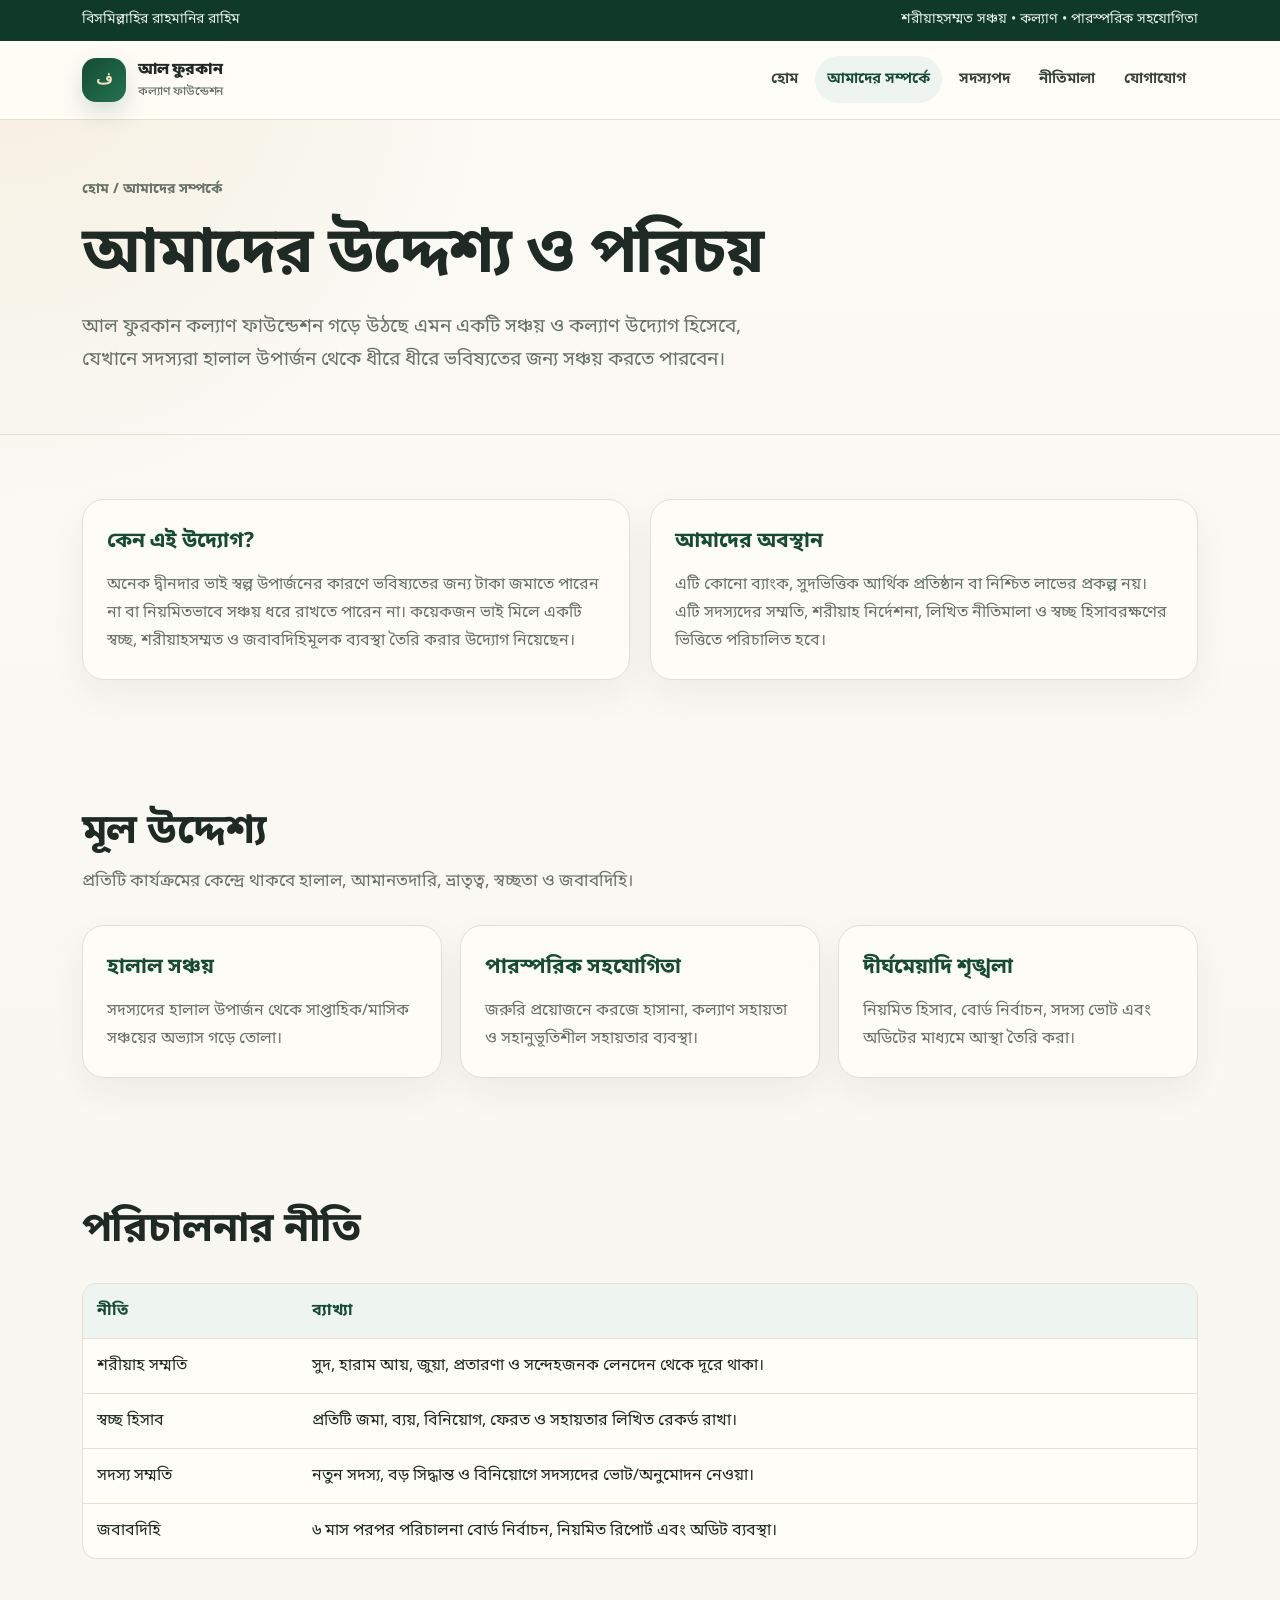
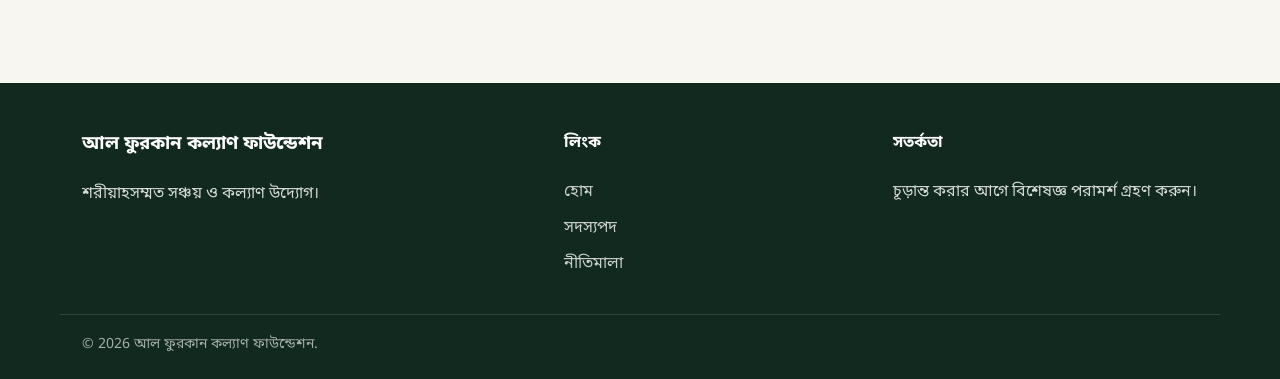
==== about.html @ 81c97c8d "first release" ====
<!doctype html>
<html lang="bn">
<head>
  <meta charset="utf-8"><meta name="viewport" content="width=device-width, initial-scale=1">
  <title>আমাদের সম্পর্কে | আল ফুরকান কল্যাণ ফাউন্ডেশন</title>
  <meta name="description" content="আল ফুরকান কল্যাণ ফাউন্ডেশনের উদ্দেশ্য, দৃষ্টিভঙ্গি ও কার্যক্রম।">
  <link rel="preconnect" href="https://fonts.googleapis.com"><link rel="preconnect" href="https://fonts.gstatic.com" crossorigin>
  <link href="https://fonts.googleapis.com/css2?family=Hind+Siliguri:wght@400;500;600;700;800&family=Noto+Sans+Bengali:wght@400;500;600;700;800&display=swap" rel="stylesheet">
  <link rel="stylesheet" href="assets/css/style.css">
</head>
<body>
<div class="topbar"><div class="container"><span>বিসমিল্লাহির রাহমানির রাহিম</span><span>শরীয়াহসম্মত সঞ্চয় • কল্যাণ • পারস্পরিক সহযোগিতা</span></div></div>
<header class="navbar"><div class="container nav-wrap"><a class="logo" href="index.html"><span class="logo-mark">ف</span><span>আল ফুরকান<small>কল্যাণ ফাউন্ডেশন</small></span></a><button class="menu-btn" aria-label="Menu">☰</button><nav class="nav-links"><a href="index.html">হোম</a><a class="active" href="about.html">আমাদের সম্পর্কে</a><a href="membership.html">সদস্যপদ</a><a href="policies.html">নীতিমালা</a><a href="contact.html">যোগাযোগ</a></nav></div></header>

<main>
  <section class="page-hero"><div class="container"><div class="breadcrumb">হোম / আমাদের সম্পর্কে</div><h1>আমাদের উদ্দেশ্য ও পরিচয়</h1><p>আল ফুরকান কল্যাণ ফাউন্ডেশন গড়ে উঠছে এমন একটি সঞ্চয় ও কল্যাণ উদ্যোগ হিসেবে, যেখানে সদস্যরা হালাল উপার্জন থেকে ধীরে ধীরে ভবিষ্যতের জন্য সঞ্চয় করতে পারবেন।</p></div></section>

  <section class="section"><div class="container grid-2">
    <article class="card"><h3>কেন এই উদ্যোগ?</h3><p>অনেক দ্বীনদার ভাই স্বল্প উপার্জনের কারণে ভবিষ্যতের জন্য টাকা জমাতে পারেন না বা নিয়মিতভাবে সঞ্চয় ধরে রাখতে পারেন না। কয়েকজন ভাই মিলে একটি স্বচ্ছ, শরীয়াহসম্মত ও জবাবদিহিমূলক ব্যবস্থা তৈরি করার উদ্যোগ নিয়েছেন।</p></article>
    <article class="card"><h3>আমাদের অবস্থান</h3><p>এটি কোনো ব্যাংক, সুদভিত্তিক আর্থিক প্রতিষ্ঠান বা নিশ্চিত লাভের প্রকল্প নয়। এটি সদস্যদের সম্মতি, শরীয়াহ নির্দেশনা, লিখিত নীতিমালা ও স্বচ্ছ হিসাবরক্ষণের ভিত্তিতে পরিচালিত হবে।</p></article>
  </div></section>

  <section class="section"><div class="container">
    <div class="section-title"><h2>মূল উদ্দেশ্য</h2><p>প্রতিটি কার্যক্রমের কেন্দ্রে থাকবে হালাল, আমানতদারি, ভ্রাতৃত্ব, স্বচ্ছতা ও জবাবদিহি।</p></div>
    <div class="grid-3">
      <div class="card"><h3>হালাল সঞ্চয়</h3><p>সদস্যদের হালাল উপার্জন থেকে সাপ্তাহিক/মাসিক সঞ্চয়ের অভ্যাস গড়ে তোলা।</p></div>
      <div class="card"><h3>পারস্পরিক সহযোগিতা</h3><p>জরুরি প্রয়োজনে করজে হাসানা, কল্যাণ সহায়তা ও সহানুভূতিশীল সহায়তার ব্যবস্থা।</p></div>
      <div class="card"><h3>দীর্ঘমেয়াদি শৃঙ্খলা</h3><p>নিয়মিত হিসাব, বোর্ড নির্বাচন, সদস্য ভোট এবং অডিটের মাধ্যমে আস্থা তৈরি করা।</p></div>
    </div>
  </div></section>

  <section class="section"><div class="container">
    <div class="section-title"><h2>পরিচালনার নীতি</h2></div>
    <div class="table-wrap"><table><thead><tr><th>নীতি</th><th>ব্যাখ্যা</th></tr></thead><tbody>
      <tr><td>শরীয়াহ সম্মতি</td><td>সুদ, হারাম আয়, জুয়া, প্রতারণা ও সন্দেহজনক লেনদেন থেকে দূরে থাকা।</td></tr>
      <tr><td>স্বচ্ছ হিসাব</td><td>প্রতিটি জমা, ব্যয়, বিনিয়োগ, ফেরত ও সহায়তার লিখিত রেকর্ড রাখা।</td></tr>
      <tr><td>সদস্য সম্মতি</td><td>নতুন সদস্য, বড় সিদ্ধান্ত ও বিনিয়োগে সদস্যদের ভোট/অনুমোদন নেওয়া।</td></tr>
      <tr><td>জবাবদিহি</td><td>৬ মাস পরপর পরিচালনা বোর্ড নির্বাচন, নিয়মিত রিপোর্ট এবং অডিট ব্যবস্থা।</td></tr>
    </tbody></table></div>
  </div></section>
</main>

<footer class="footer"><div class="container footer-grid"><div><h3>আল ফুরকান কল্যাণ ফাউন্ডেশন</h3><p>শরীয়াহসম্মত সঞ্চয় ও কল্যাণ উদ্যোগ।</p></div><div><h4>লিংক</h4><a href="index.html">হোম</a><a href="membership.html">সদস্যপদ</a><a href="policies.html">নীতিমালা</a></div><div><h4>সতর্কতা</h4><p>চূড়ান্ত করার আগে বিশেষজ্ঞ পরামর্শ গ্রহণ করুন।</p></div></div><div class="container footer-bottom">© <span data-year></span> আল ফুরকান কল্যাণ ফাউন্ডেশন.</div></footer>
<script src="assets/js/main.js"></script>
</body></html>
---- assets/css/style.css ----
:root {
  --bg: #f7f5ef;
  --paper: #fffdf8;
  --ink: #1f2a24;
  --muted: #677268;
  --green: #164b35;
  --green-2: #0f3a29;
  --gold: #c99a39;
  --gold-soft: #f0dfb8;
  --line: #e6dfcf;
  --shadow: 0 20px 55px rgba(31, 42, 36, 0.10);
  --radius: 22px;
  --radius-sm: 14px;
  --max: 1160px;
}

* { box-sizing: border-box; }
html { scroll-behavior: smooth; }
body {
  margin: 0;
  font-family: "Noto Sans Bengali", "Hind Siliguri", "SolaimanLipi", Arial, sans-serif;
  color: var(--ink);
  background:
    radial-gradient(circle at top left, rgba(201, 154, 57, 0.12), transparent 32rem),
    linear-gradient(180deg, #fbfaf5 0%, var(--bg) 100%);
  line-height: 1.75;
}

a { color: inherit; text-decoration: none; }
img { max-width: 100%; display: block; }

.container { max-width: var(--max); margin: 0 auto; padding: 0 22px; }

.topbar {
  background: var(--green-2);
  color: rgba(255,255,255,.9);
  font-size: 14px;
  padding: 8px 0;
}
.topbar .container { display: flex; justify-content: space-between; gap: 16px; flex-wrap: wrap; }

.navbar {
  position: sticky;
  top: 0;
  z-index: 100;
  background: rgba(255, 253, 248, 0.92);
  backdrop-filter: blur(14px);
  border-bottom: 1px solid var(--line);
}
.nav-wrap { min-height: 78px; display: flex; align-items: center; justify-content: space-between; gap: 18px; }
.logo { display: flex; align-items: center; gap: 12px; font-weight: 800; letter-spacing: -.2px; }
.logo-mark {
  width: 44px; height: 44px; border-radius: 14px;
  background: linear-gradient(135deg, var(--green), #22734f);
  color: var(--gold-soft); display: grid; place-items: center;
  box-shadow: 0 10px 24px rgba(22,75,53,.18);
  font-weight: 900;
}
.logo span small { display: block; font-weight: 500; color: var(--muted); font-size: 12px; margin-top: -2px; }
.nav-links { display: flex; align-items: center; gap: 5px; }
.nav-links a { padding: 10px 12px; border-radius: 999px; color: #37443c; font-weight: 650; font-size: 15px; }
.nav-links a:hover, .nav-links a.active { background: #eef4ef; color: var(--green); }
.menu-btn { display: none; border: 1px solid var(--line); background: var(--paper); padding: 9px 12px; border-radius: 12px; font-size: 22px; }

.btn {
  display: inline-flex; align-items: center; justify-content: center; gap: 8px;
  border-radius: 999px; padding: 12px 20px; font-weight: 800;
  border: 1px solid transparent; cursor: pointer; transition: .2s ease;
}
.btn-primary { background: var(--green); color: white; box-shadow: 0 12px 24px rgba(22,75,53,.2); }
.btn-primary:hover { transform: translateY(-1px); background: var(--green-2); }
.btn-outline { border-color: rgba(22,75,53,.22); color: var(--green); background: rgba(255,255,255,.65); }
.btn-outline:hover { background: #eef4ef; }
.btn-gold { background: var(--gold-soft); color: #5a4318; border-color: #e0c783; }

.hero { padding: 78px 0 60px; }
.hero-grid { display: grid; grid-template-columns: 1.15fr .85fr; gap: 38px; align-items: center; }
.badge { display: inline-flex; align-items: center; gap: 8px; border: 1px solid var(--line); background: rgba(255,255,255,.68); color: var(--green); border-radius: 999px; padding: 7px 13px; font-weight: 800; font-size: 14px; }
.hero h1, .page-hero h1 { font-size: clamp(38px, 5vw, 66px); line-height: 1.12; margin: 18px 0; letter-spacing: -1.4px; }
.hero p.lead, .page-hero p { font-size: 19px; color: var(--muted); max-width: 700px; }
.hero-actions { display: flex; gap: 12px; flex-wrap: wrap; margin-top: 28px; }

.hero-card {
  background: var(--paper);
  border: 1px solid var(--line);
  border-radius: 32px;
  padding: 26px;
  box-shadow: var(--shadow);
  position: relative;
  overflow: hidden;
}
.hero-card:before { content:""; position:absolute; inset:0 0 auto auto; width:180px; height:180px; background: radial-gradient(circle, rgba(201,154,57,.24), transparent 65%); }
.stat { display: grid; grid-template-columns: 54px 1fr; gap: 14px; padding: 18px 0; border-bottom: 1px solid var(--line); position: relative; }
.stat:last-child { border-bottom: 0; }
.icon { width: 54px; height: 54px; display:grid; place-items:center; border-radius: 18px; background:#eef4ef; color:var(--green); font-size: 24px; }
.stat h3 { margin:0; font-size: 20px; }
.stat p { margin:3px 0 0; color: var(--muted); font-size: 15px; }

.section { padding: 64px 0; }
.section-title { max-width: 790px; margin-bottom: 28px; }
.section-title h2 { margin:0 0 10px; font-size: clamp(28px, 3.2vw, 42px); line-height:1.2; letter-spacing:-.6px; }
.section-title p { margin:0; color: var(--muted); font-size: 17px; }

.grid-3 { display:grid; grid-template-columns: repeat(3,1fr); gap: 18px; }
.grid-2 { display:grid; grid-template-columns: repeat(2,1fr); gap: 20px; }
.card {
  background: rgba(255,253,248,.9);
  border: 1px solid var(--line);
  border-radius: var(--radius);
  padding: 24px;
  box-shadow: 0 14px 35px rgba(31,42,36,.06);
}
.card h3 { margin: 0 0 10px; font-size: 21px; color: var(--green); }
.card p { color: var(--muted); margin: 0; }
.card ul { margin: 12px 0 0; padding-left: 22px; color: var(--muted); }
.card li { margin: 6px 0; }

.strip {
  background: linear-gradient(135deg, var(--green), #1f6a4a);
  color: white;
  border-radius: 32px;
  padding: 34px;
  display: grid;
  grid-template-columns: 1.35fr .65fr;
  gap: 24px;
  align-items: center;
  box-shadow: var(--shadow);
}
.strip p { color: rgba(255,255,255,.82); margin: 5px 0 0; }
.strip h2 { margin: 0; font-size: 30px; }
.strip .btn { background: white; color: var(--green); }

.page-hero { padding: 58px 0 38px; border-bottom: 1px solid var(--line); }
.breadcrumb { color: var(--muted); font-weight: 700; font-size: 14px; }

.toc {
  background: var(--paper);
  border: 1px solid var(--line);
  border-radius: var(--radius);
  padding: 22px;
  box-shadow: 0 12px 28px rgba(31,42,36,.05);
}
.toc h3 { margin-top:0; color:var(--green); }
.toc ol { margin:0; padding-left:22px; columns: 2; }
.toc li { margin: 7px 0; break-inside: avoid; }

.table-wrap { overflow-x: auto; border:1px solid var(--line); border-radius: var(--radius-sm); background: var(--paper); }
table { border-collapse: collapse; width: 100%; min-width: 680px; }
th, td { padding: 13px 14px; text-align: left; border-bottom: 1px solid var(--line); vertical-align: top; }
th { background: #eef4ef; color: var(--green); }
tr:last-child td { border-bottom:0; }

.notice {
  border-left: 5px solid var(--gold);
  background: #fff9ea;
  border-radius: 14px;
  padding: 16px 18px;
  color: #59451a;
}

.form-box { background: var(--paper); border:1px solid var(--line); border-radius: var(--radius); padding: 24px; }
.form-grid { display:grid; grid-template-columns: repeat(2,1fr); gap: 14px; }
label { font-weight: 800; color: var(--green); font-size: 14px; }
input, textarea, select {
  width:100%; border:1px solid var(--line); border-radius: 14px; padding: 13px 14px; font: inherit; background:white; color: var(--ink);
}
textarea { min-height: 120px; resize: vertical; }
.full { grid-column: 1 / -1; }

.footer { background: #11291e; color: rgba(255,255,255,.82); padding: 46px 0 22px; margin-top: 60px; }
.footer-grid { display:grid; grid-template-columns: 1.2fr .8fr .8fr; gap: 24px; }
.footer h3, .footer h4 { color: white; margin-top:0; }
.footer a { display:block; color: rgba(255,255,255,.78); margin: 8px 0; }
.footer-bottom { border-top:1px solid rgba(255,255,255,.12); margin-top: 28px; padding-top: 18px; font-size: 14px; color: rgba(255,255,255,.62); }

@media (max-width: 850px) {
  .menu-btn { display: inline-flex; }
  .nav-links { display:none; position:absolute; top:78px; left:0; right:0; background: var(--paper); border-bottom:1px solid var(--line); padding: 12px 22px 18px; flex-direction:column; align-items: stretch; }
  .nav-links.open { display:flex; }
  .nav-links a { border-radius: 12px; }
  .hero-grid, .grid-3, .grid-2, .strip, .footer-grid { grid-template-columns: 1fr; }
  .hero { padding-top: 46px; }
  .toc ol { columns: 1; }
  .form-grid { grid-template-columns: 1fr; }
}

@media print {
  .topbar, .navbar, .hero-actions, .footer, .btn { display:none !important; }
  body { background:white; color:#111; }
  .card, .hero-card, .toc, .form-box { box-shadow:none; }
  .section { padding: 24px 0; }
}
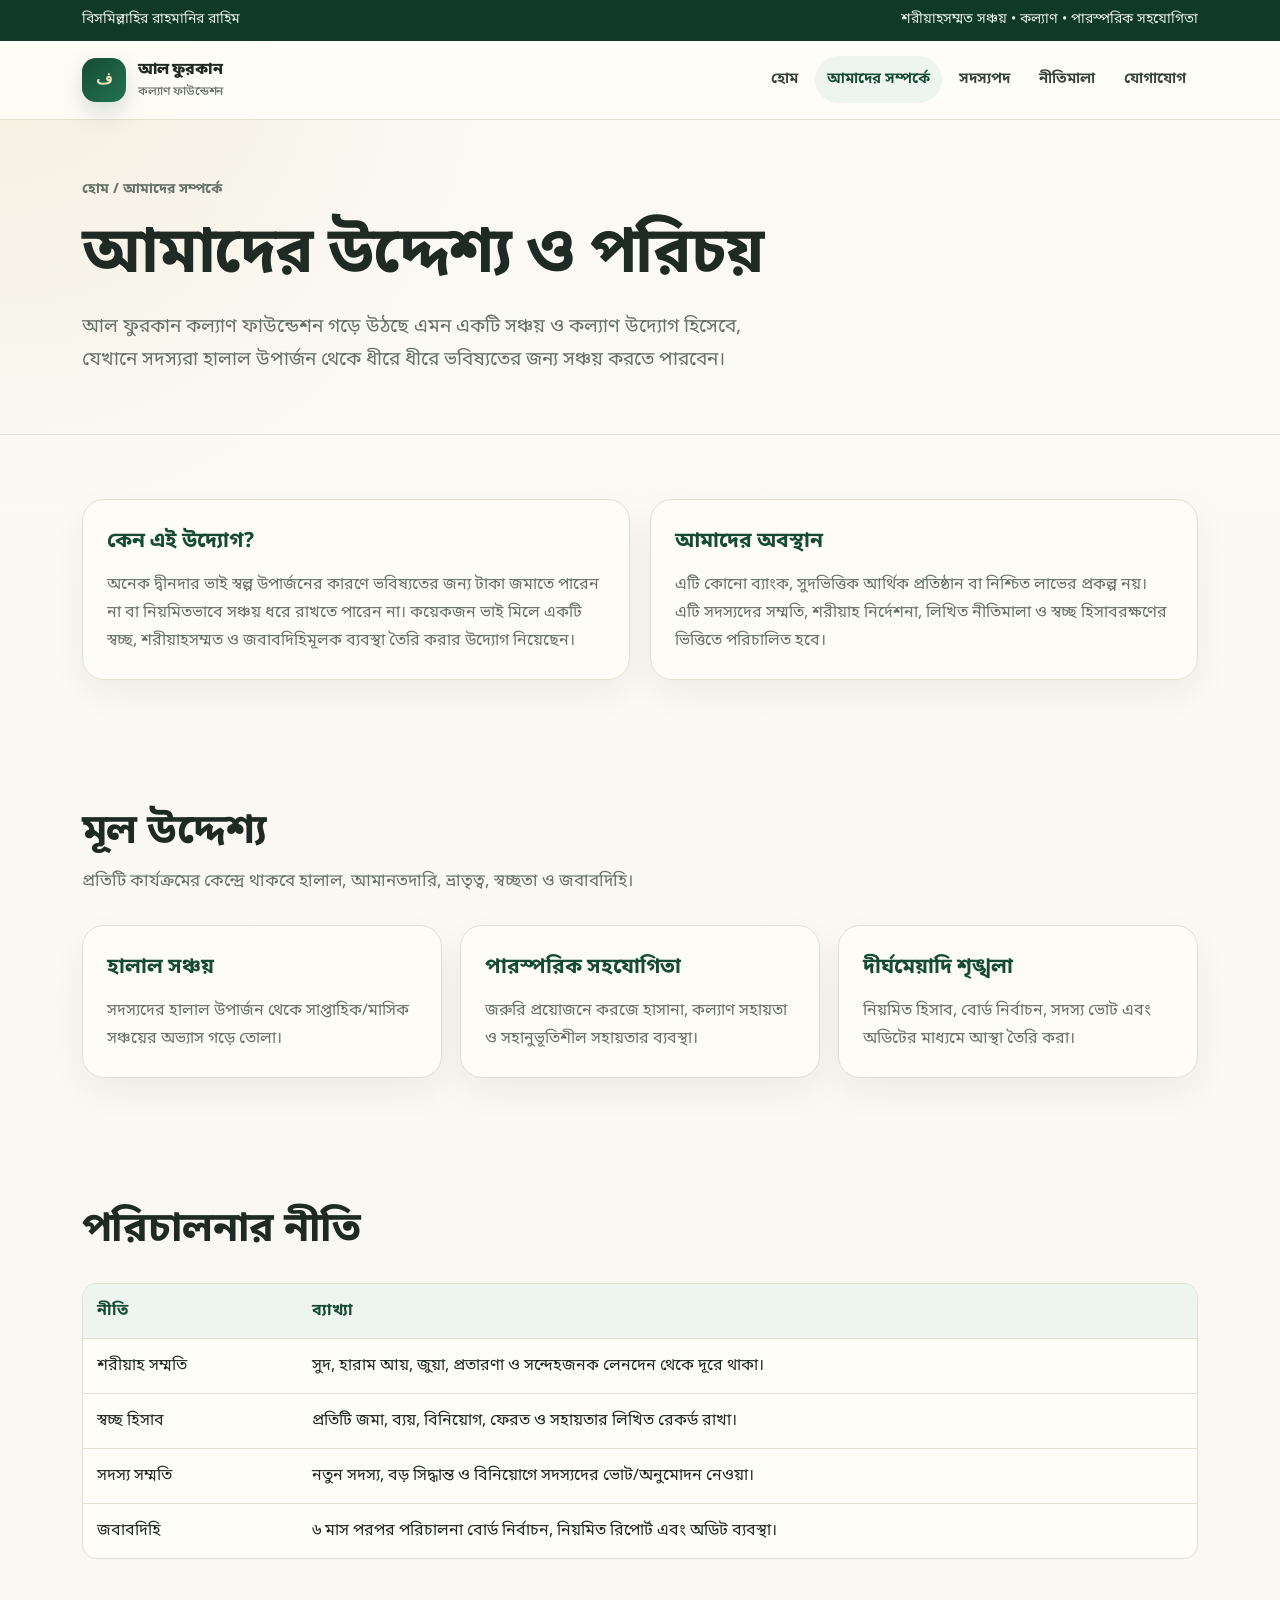
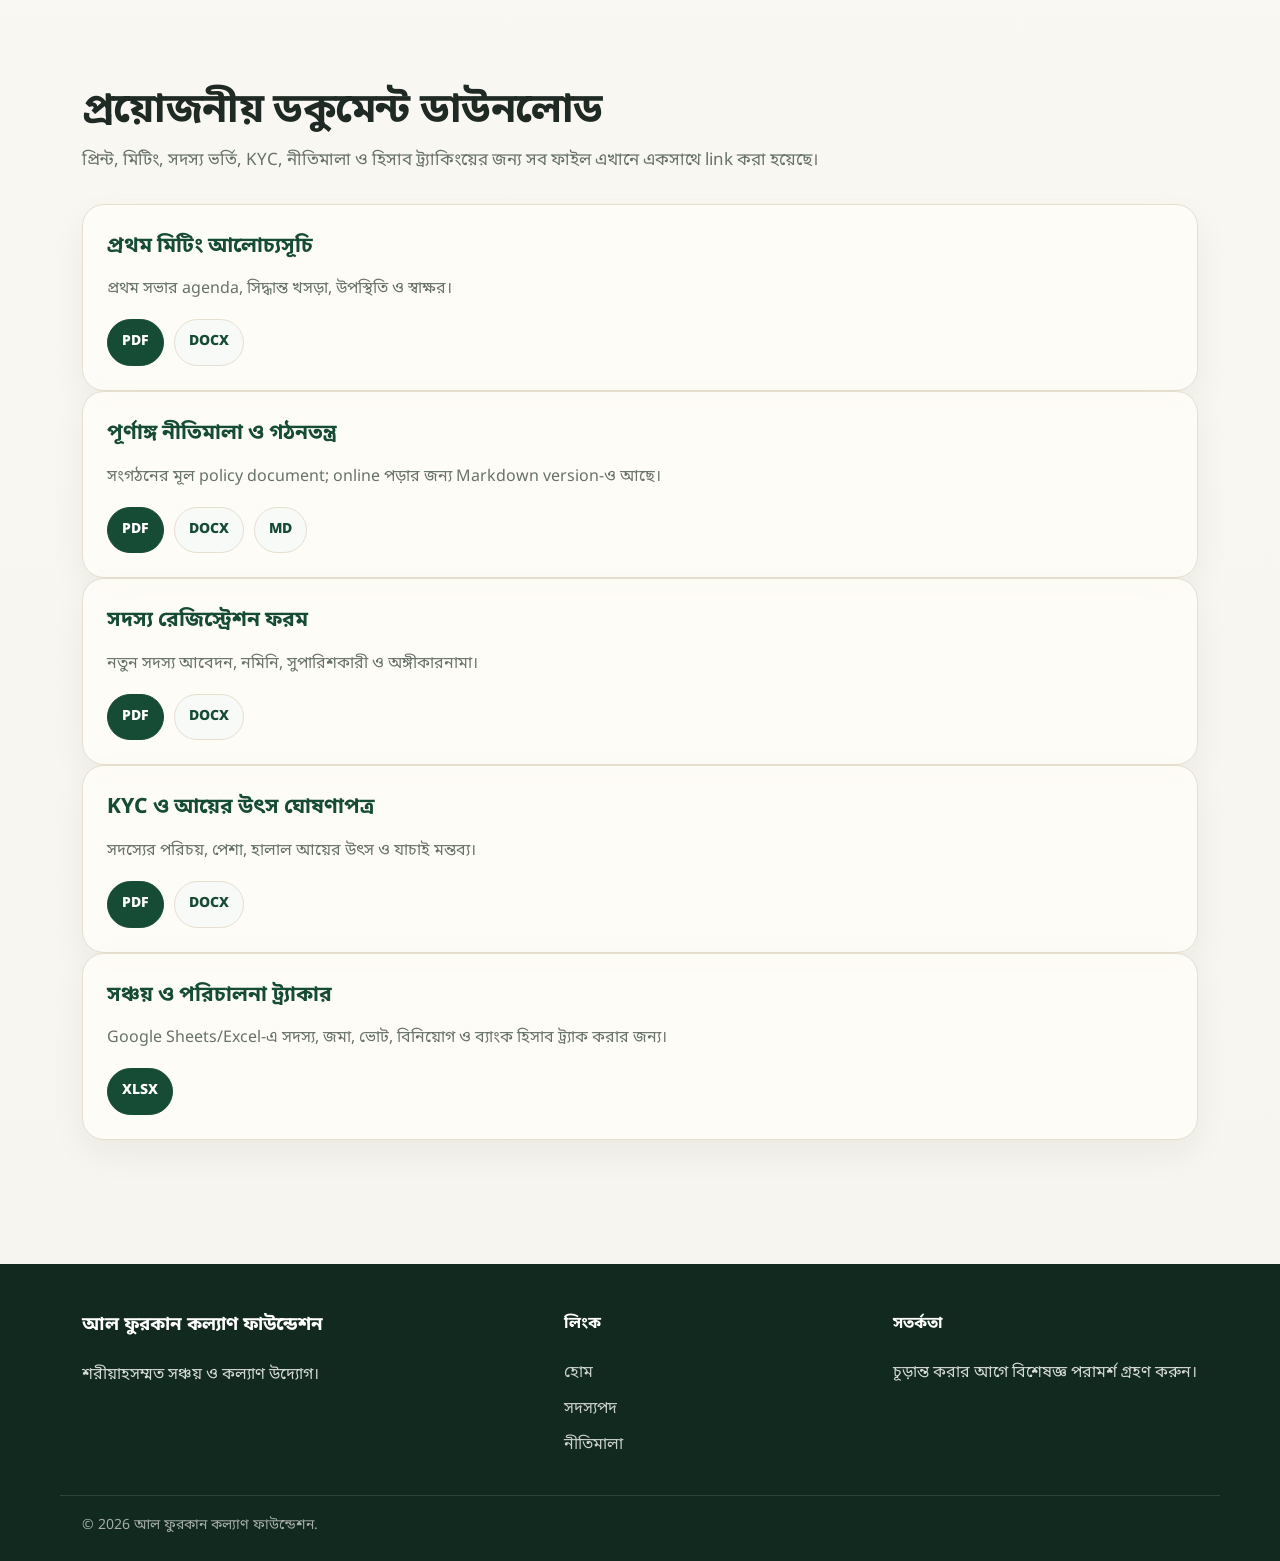
==== commit 5166a9ca: "update" ====
--- a/about.html
+++ b/about.html
@@ -40,6 +40,23 @@
   </div></section>
 </main>
 
+
+<section class="section doc-strip">
+  <div class="container">
+    <div class="section-title">
+      <h2>প্রয়োজনীয় ডকুমেন্ট ডাউনলোড</h2>
+      <p>প্রিন্ট, মিটিং, সদস্য ভর্তি, KYC, নীতিমালা ও হিসাব ট্র্যাকিংয়ের জন্য সব ফাইল এখানে একসাথে link করা হয়েছে।</p>
+    </div>
+    <div class="downloads-grid">
+      <div class="card download-card"><h3>প্রথম মিটিং আলোচ্যসূচি</h3><p>প্রথম সভার agenda, সিদ্ধান্ত খসড়া, উপস্থিতি ও স্বাক্ষর।</p><div class="file-actions"><a class="primary-file" href="downloads/first-meeting-agenda-resolution.pdf">PDF</a><a href="downloads/first-meeting-agenda-resolution.docx">DOCX</a></div></div>
+      <div class="card download-card"><h3>পূর্ণাঙ্গ নীতিমালা ও গঠনতন্ত্র</h3><p>সংগঠনের মূল policy document; online পড়ার জন্য Markdown version-ও আছে।</p><div class="file-actions"><a class="primary-file" href="downloads/full-policy-constitution.pdf">PDF</a><a href="downloads/full-policy-constitution.docx">DOCX</a><a href="docs/full-policy-constitution.md">MD</a></div></div>
+      <div class="card download-card"><h3>সদস্য রেজিস্ট্রেশন ফরম</h3><p>নতুন সদস্য আবেদন, নমিনি, সুপারিশকারী ও অঙ্গীকারনামা।</p><div class="file-actions"><a class="primary-file" href="downloads/member-registration-form.pdf">PDF</a><a href="downloads/member-registration-form.docx">DOCX</a></div></div>
+      <div class="card download-card"><h3>KYC ও আয়ের উৎস ঘোষণাপত্র</h3><p>সদস্যের পরিচয়, পেশা, হালাল আয়ের উৎস ও যাচাই মন্তব্য।</p><div class="file-actions"><a class="primary-file" href="downloads/kyc-income-declaration-form.pdf">PDF</a><a href="downloads/kyc-income-declaration-form.docx">DOCX</a></div></div>
+      <div class="card download-card"><h3>সঞ্চয় ও পরিচালনা ট্র্যাকার</h3><p>Google Sheets/Excel-এ সদস্য, জমা, ভোট, বিনিয়োগ ও ব্যাংক হিসাব ট্র্যাক করার জন্য।</p><div class="file-actions"><a class="primary-file" href="downloads/savings-governance-tracker.xlsx">XLSX</a></div></div>
+    </div>
+  </div>
+</section>
+
 <footer class="footer"><div class="container footer-grid"><div><h3>আল ফুরকান কল্যাণ ফাউন্ডেশন</h3><p>শরীয়াহসম্মত সঞ্চয় ও কল্যাণ উদ্যোগ।</p></div><div><h4>লিংক</h4><a href="index.html">হোম</a><a href="membership.html">সদস্যপদ</a><a href="policies.html">নীতিমালা</a></div><div><h4>সতর্কতা</h4><p>চূড়ান্ত করার আগে বিশেষজ্ঞ পরামর্শ গ্রহণ করুন।</p></div></div><div class="container footer-bottom">© <span data-year></span> আল ফুরকান কল্যাণ ফাউন্ডেশন.</div></footer>
 <script src="assets/js/main.js"></script>
 </body></html>
--- a/assets/css/style.css
+++ b/assets/css/style.css
@@ -190,3 +190,11 @@
   .card, .hero-card, .toc, .form-box { box-shadow:none; }
   .section { padding: 24px 0; }
 }
+
+
+.download-card { position: relative; }
+.download-card .meta { display:block; margin-top:8px; color: var(--muted); font-size: 14px; }
+.file-actions { display:flex; gap:10px; flex-wrap:wrap; margin-top:16px; }
+.file-actions a { display:inline-flex; align-items:center; justify-content:center; padding:10px 14px; border-radius: 999px; border:1px solid var(--line); background:#f7faf7; color: var(--green); font-weight:800; font-size:14px; }
+.file-actions a.primary-file { background: var(--green); color:white; border-color: var(--green); }
+.inline-link { color: var(--green); font-weight: 800; border-bottom: 1px dashed rgba(17,87,57,.35); }
